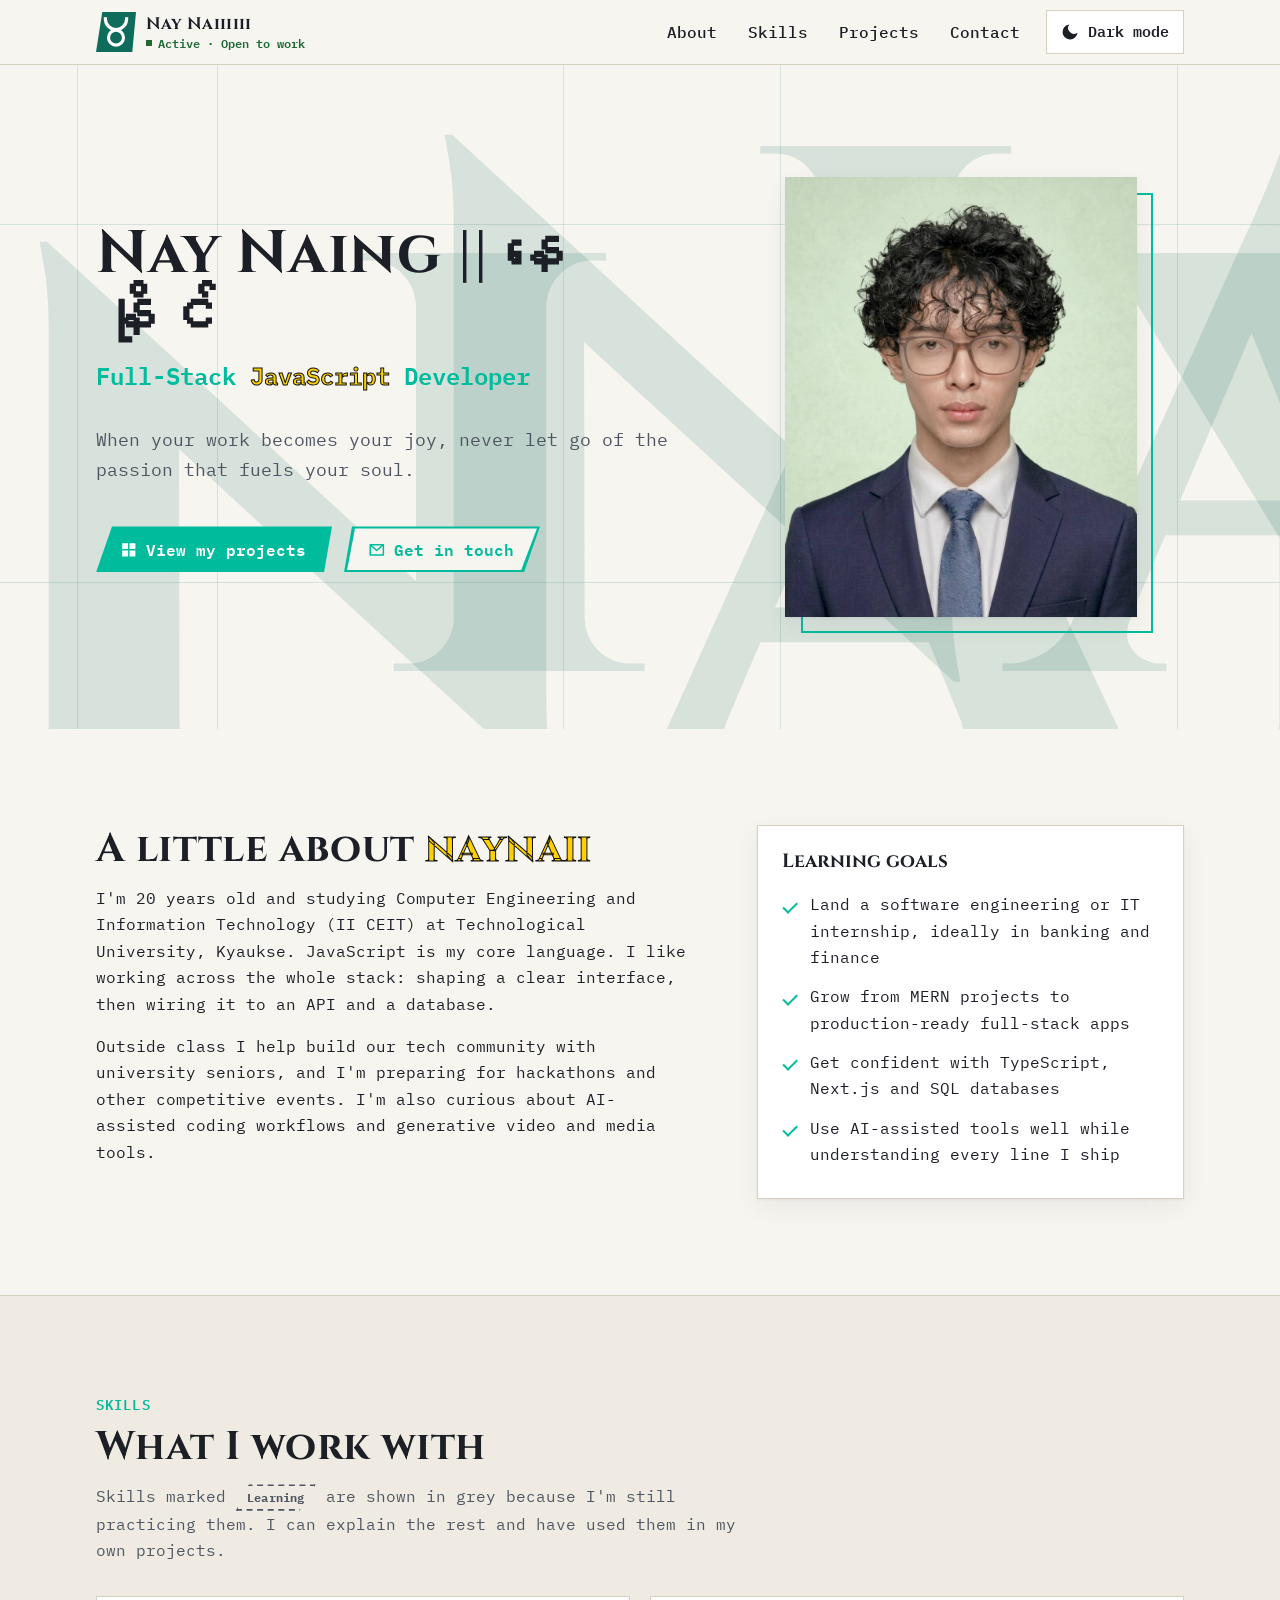
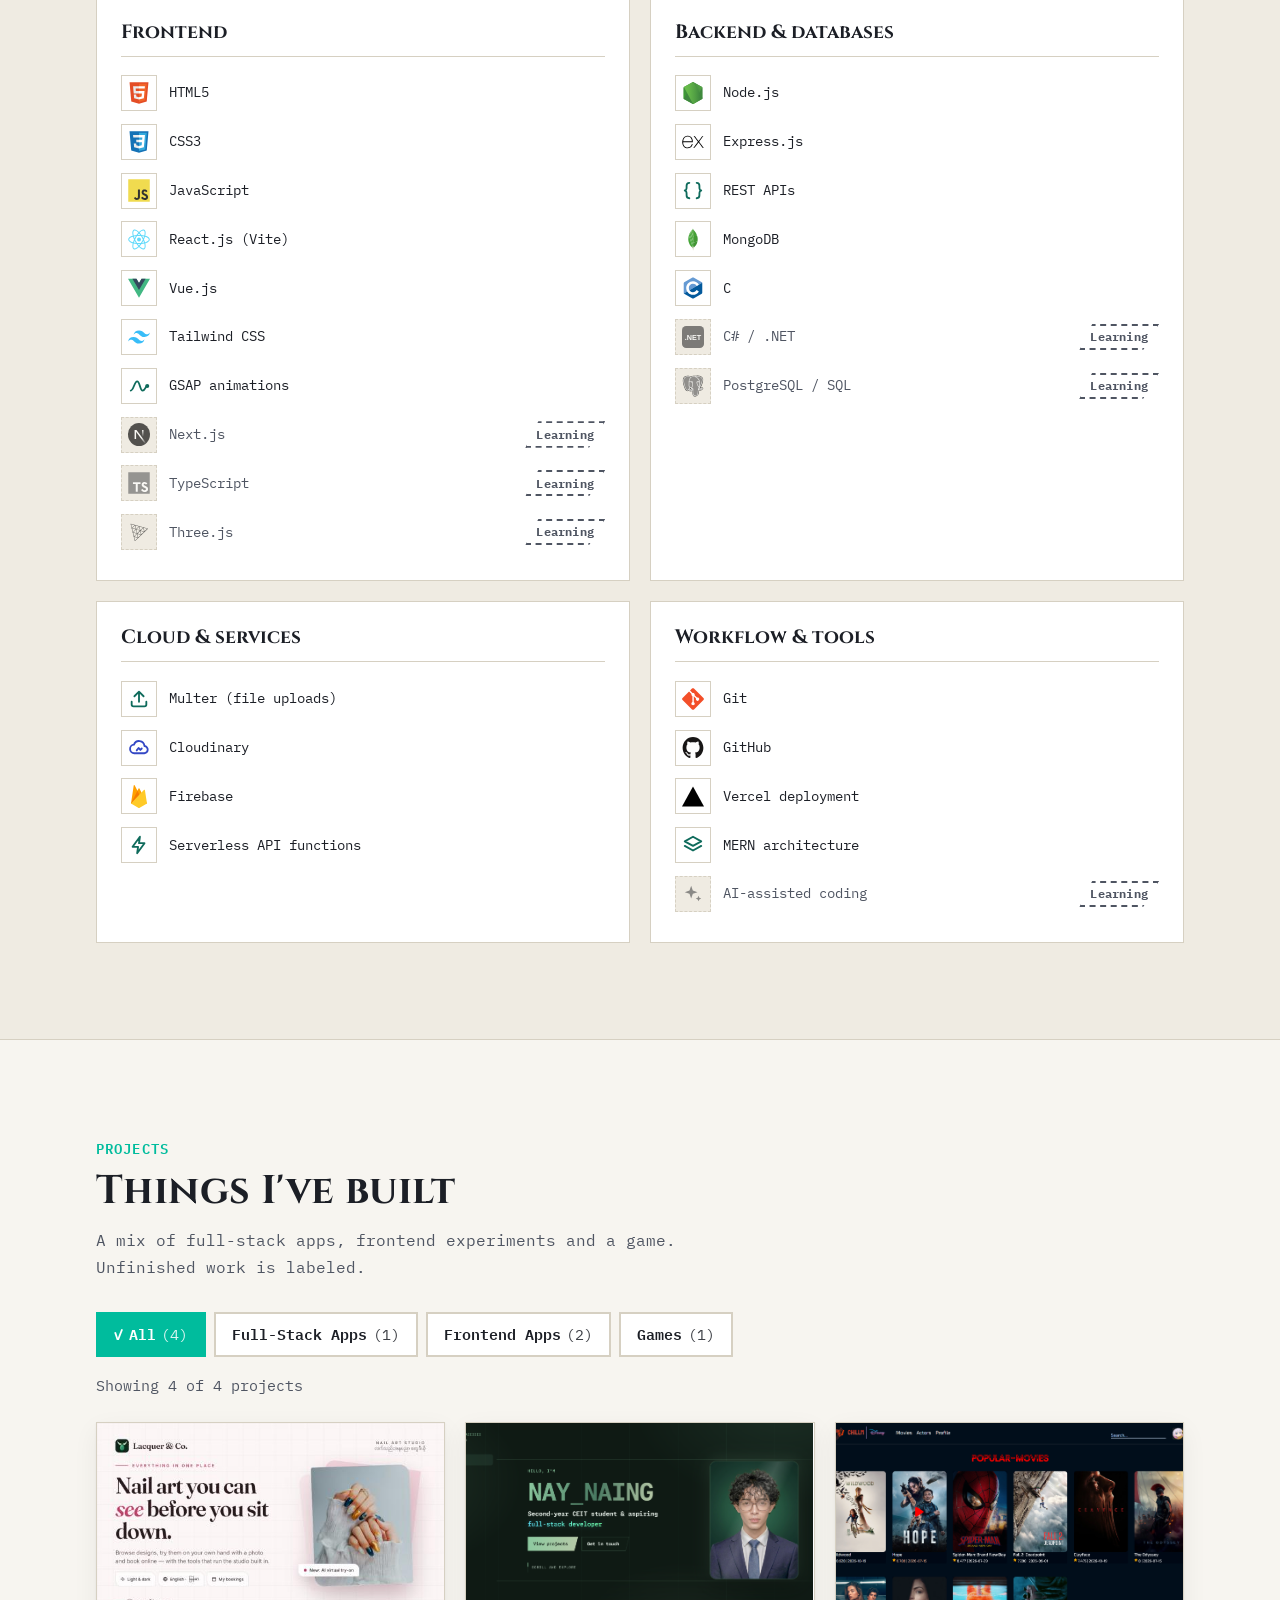
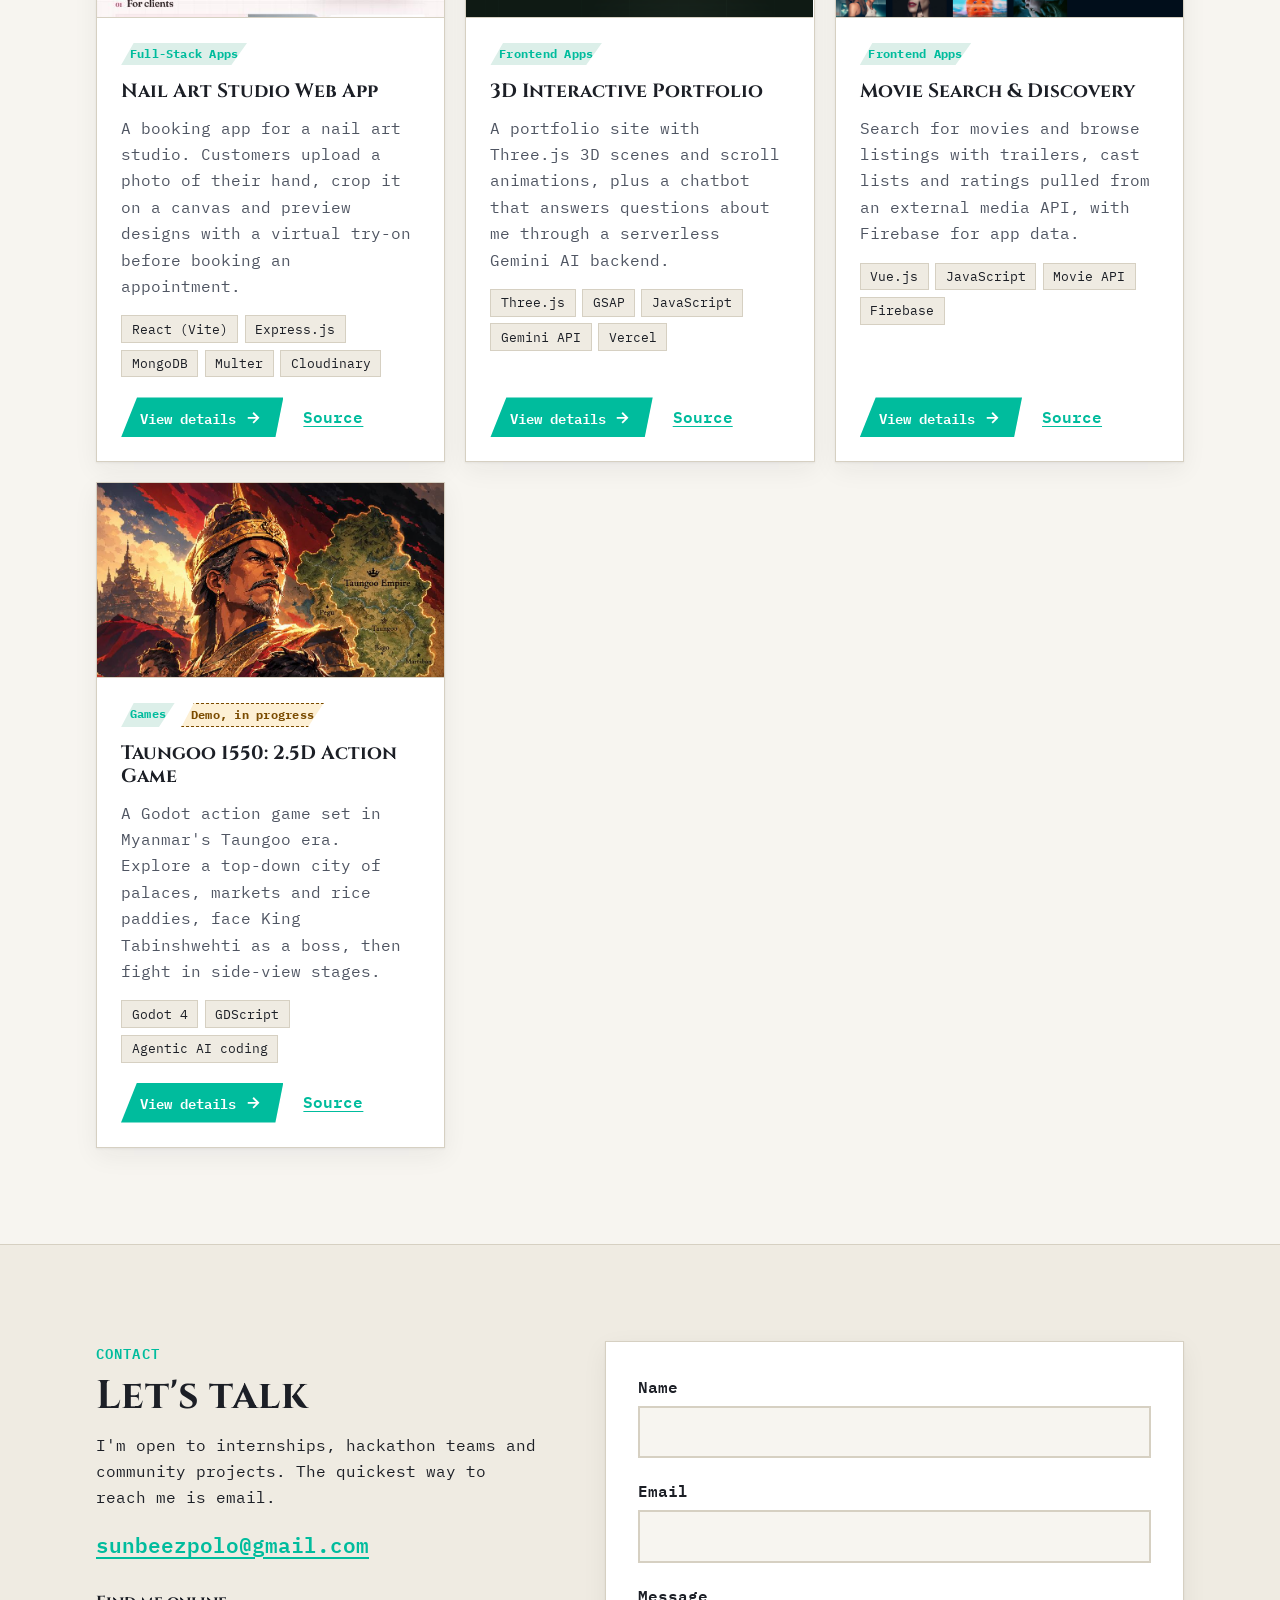
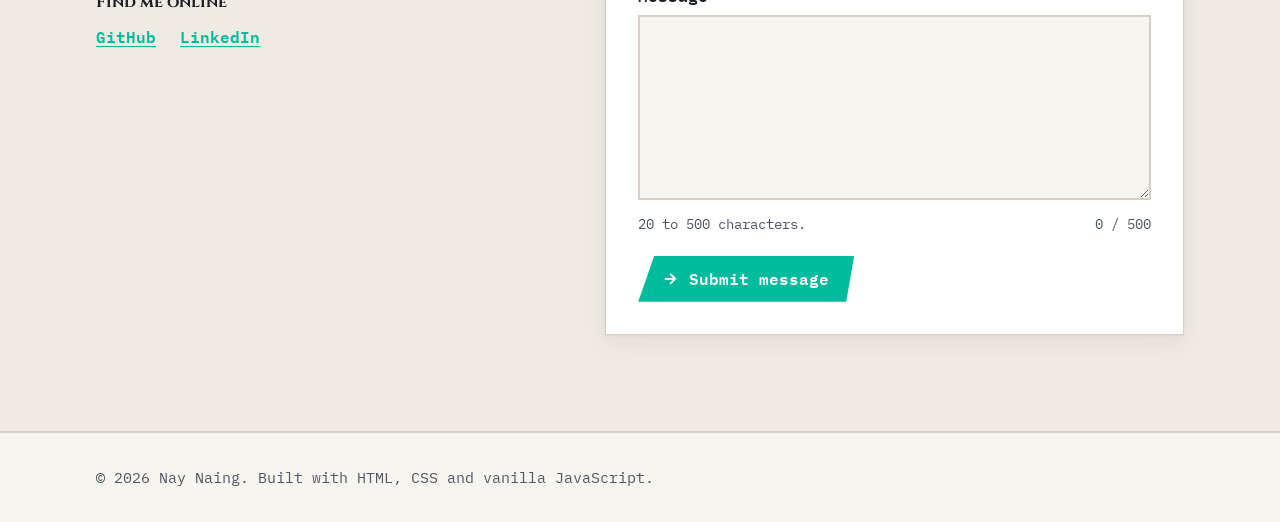
==== index.html @ 9841f4a8 "first commint pok" ====
<!DOCTYPE html>
<html lang="en" class="no-js" data-theme="light">
<head>
    <meta charset="UTF-8">
    <meta name="viewport" content="width=device-width, initial-scale=1.0">
    <title>Nay Naing | Full-Stack Developer in Training</title>
    <meta name="description" content="Portfolio of Nay Naing, a second-year Computer Engineering and IT student building full-stack web apps with JavaScript.">
    <link rel="icon" href="assets/favicon.svg" type="image/svg+xml">
    <link rel="preconnect" href="https://fonts.googleapis.com">
    <link rel="preconnect" href="https://fonts.gstatic.com" crossorigin>
    <link rel="stylesheet" href="https://fonts.googleapis.com/css2?family=Cinzel:wght@600;700;800&family=IBM+Plex+Mono:ital,wght@0,400;0,500;0,600;0,700;1,400&display=swap">
    <link rel="stylesheet" href="css/style.css">
    <link rel="expect" href="#site-footer" blocking="render">
    <script src="js/theme-init.js"></script>
    <script src="js/projects-data.js"></script>
    <script src="js/transitions.js"></script>
</head>
<body>
    <a class="skip-link" href="#main">Skip to main content</a>

    <header class="site-header">
        <div class="container header-inner">
            <a class="logo" href="#top">
                <img src="assets/favicon.svg" alt="" width="32" height="32">
                <span class="logo-text">
                    <span class="logo-name">Nay Naiiiiii</span>
                    <span class="logo-status">
                        <span class="status-dot" aria-hidden="true"></span>
                        <span>Active<span class="status-sep" aria-hidden="true"> · </span><span class="visually-hidden">, </span>Open to work</span>
                    </span>
                </span>
            </a>

            <nav class="site-nav" id="site-nav" aria-label="Main">
                <button class="menu-toggle" type="button" aria-expanded="false" aria-controls="nav-list">
                    <span class="menu-icon" aria-hidden="true"></span>
                    <span class="menu-toggle-text">Menu</span>
                </button>
                <ul class="nav-list" id="nav-list">
                    <li><a href="#about">About</a></li>
                    <li><a href="#skills">Skills</a></li>
                    <li><a href="#projects">Projects</a></li>
                    <li><a href="#contact">Contact</a></li>
                </ul>
            </nav>

            <button class="theme-toggle" type="button" aria-pressed="false">
                <svg class="icon-moon" viewBox="0 0 24 24" width="20" height="20" aria-hidden="true" focusable="false">
                    <path d="M21 12.8A9 9 0 1 1 11.2 3a7 7 0 0 0 9.8 9.8z" fill="currentColor"/>
                </svg>
                <svg class="icon-sun" viewBox="0 0 24 24" width="20" height="20" aria-hidden="true" focusable="false">
                    <circle cx="12" cy="12" r="4.5" fill="currentColor"/>
                    <g stroke="currentColor" stroke-width="2" stroke-linecap="round">
                        <path d="M12 2v2.5M12 19.5V22M2 12h2.5M19.5 12H22M4.9 4.9l1.8 1.8M17.3 17.3l1.8 1.8M4.9 19.1l1.8-1.8M17.3 6.7l1.8-1.8"/>
                    </g>
                </svg>
                <span class="theme-toggle-text">Dark mode</span>
            </button>
        </div>
    </header>

    <main id="main">
        <section class="hero" id="top" aria-labelledby="hero-title">
            <span class="hero-watermark" aria-hidden="true">NAY</span>
            <span class="hero-watermarkk" aria-hidden="true">NAY</span>
            <div class="container hero-inner">
                <div class="hero-text">
                    <h1 id="hero-title">Nay Naing || နေနိုင်</h1>
                    <p class="hero-role">Full-Stack <span class="yellow">JavaScript </span>Developer</p>
                    <p class="hero-lead">
                        When your work becomes your joy, never let go of the passion that fuels your soul.
                    </p>
                    <div class="hero-actions">
                        <a class="button button-primary" href="#projects">
                            <svg viewBox="0 0 24 24" aria-hidden="true" focusable="false" fill="currentColor">
                                <path d="M3 3h8v8H3zM13 3h8v8h-8zM3 13h8v8H3zM13 13h8v8h-8z"/>
                            </svg>
                            View my projects
                        </a>
                        <a class="button button-secondary" href="#contact">
                            <svg viewBox="0 0 24 24" aria-hidden="true" focusable="false" fill="none" stroke="currentColor" stroke-width="2" stroke-linejoin="round">
                                <path d="M3 5h18v14H3z"/><path d="m3 5 9 8 9-8"/>
                            </svg>
                            Get in touch
                        </a>
                    </div>
                </div>

                <div class="hero-photo">
                    <img class="photo-light" src="assets/nay-naing-light.jpg"
                         alt="Portrait of Nay Naing in a navy suit and blue tie, wearing glasses" width="896" height="1195">
                    <img class="photo-dark" src="assets/nay-naing-dark.jpg"
                         alt="Portrait of Nay Naing in a navy suit and blue tie, wearing glasses" width="896" height="1195">
                </div>
            </div>
        </section>

        <section class="section" id="about" aria-labelledby="about-title">
            <div class="container about-grid">
                <div>
                    <h2 id="about-title">A little about <span class="yellow"> naynaii</span></h2>
                    <p>
                        I'm 20 years old and studying Computer Engineering and Information Technology (II CEIT) at
                        Technological University, Kyaukse. JavaScript is my core language. I like working
                        across the whole stack: shaping a clear interface, then wiring it to an API and a database.
                    </p>
                    <p>
                        Outside class I help build our tech community with university seniors, and I'm
                        preparing for hackathons and other competitive events. I'm also curious about
                        AI-assisted coding workflows and generative video and media tools.
                    </p>
                </div>

                <div class="about-card">
                    <h3>Learning goals</h3>
                    <ul class="check-list">
                        <li>Land a software engineering or IT internship, ideally in banking and finance</li>
                        <li>Grow from MERN projects to production-ready full-stack apps</li>
                        <li>Get confident with TypeScript, Next.js and SQL databases</li>
                        <li>Use AI-assisted tools well while understanding every line I ship</li>
                    </ul>
                </div>
            </div>
        </section>

        <section class="section section-alt" id="skills" aria-labelledby="skills-title">
            <div class="container">
                <p class="eyebrow">Skills</p>
                <h2 id="skills-title">What I work with</h2>
                <p class="section-intro">
                    Skills marked <span class="badge badge-learning">Learning</span> are shown in grey because
                    I'm still practicing them. I can explain the rest and have used them in my own projects.
                </p>

                <div class="skills-grid">
                    <section class="skill-group">
                        <h3>Frontend</h3>
                        <ul class="skill-list">
                            <li class="skill"><span class="skill-icon"><img src="assets/icons/html5.svg" alt="" width="24" height="24"></span>HTML5</li>
                            <li class="skill"><span class="skill-icon"><img src="assets/icons/css3.svg" alt="" width="24" height="24"></span>CSS3</li>
                            <li class="skill"><span class="skill-icon"><img src="assets/icons/javascript.svg" alt="" width="24" height="24"></span>JavaScript</li>
                            <li class="skill"><span class="skill-icon"><img src="assets/icons/react.svg" alt="" width="24" height="24"></span>React.js (Vite)</li>
                            <li class="skill"><span class="skill-icon"><img src="assets/icons/vuejs.svg" alt="" width="24" height="24"></span>Vue.js</li>
                            <li class="skill"><span class="skill-icon"><img src="assets/icons/tailwindcss.svg" alt="" width="24" height="24"></span>Tailwind CSS</li>
                            <li class="skill"><span class="skill-icon"><img src="assets/icons/gsap.svg" alt="" width="24" height="24"></span>GSAP animations</li>
                            <li class="skill is-learning"><span class="skill-icon"><img src="assets/icons/nextjs.svg" alt="" width="24" height="24"></span>Next.js <span class="badge badge-learning">Learning</span></li>
                            <li class="skill is-learning"><span class="skill-icon"><img src="assets/icons/typescript.svg" alt="" width="24" height="24"></span>TypeScript <span class="badge badge-learning">Learning</span></li>
                            <li class="skill is-learning"><span class="skill-icon"><img src="assets/icons/threejs.svg" alt="" width="24" height="24"></span>Three.js <span class="badge badge-learning">Learning</span></li>
                        </ul>
                    </section>

                    <section class="skill-group">
                        <h3>Backend &amp; databases</h3>
                        <ul class="skill-list">
                            <li class="skill"><span class="skill-icon"><img src="assets/icons/nodejs.svg" alt="" width="24" height="24"></span>Node.js</li>
                            <li class="skill"><span class="skill-icon"><img src="assets/icons/express.svg" alt="" width="24" height="24"></span>Express.js</li>
                            <li class="skill"><span class="skill-icon"><img src="assets/icons/api.svg" alt="" width="24" height="24"></span>REST APIs</li>
                            <li class="skill"><span class="skill-icon"><img src="assets/icons/mongodb.svg" alt="" width="24" height="24"></span>MongoDB</li>
                            <li class="skill"><span class="skill-icon"><img src="assets/icons/c.svg" alt="" width="24" height="24"></span>C</li>
                            <li class="skill is-learning"><span class="skill-icon"><img src="assets/icons/dotnet.svg" alt="" width="24" height="24"></span>C# / .NET <span class="badge badge-learning">Learning</span></li>
                            <li class="skill is-learning"><span class="skill-icon"><img src="assets/icons/postgresql.svg" alt="" width="24" height="24"></span>PostgreSQL / SQL <span class="badge badge-learning">Learning</span></li>
                        </ul>
                    </section>

                    <section class="skill-group">
                        <h3>Cloud &amp; services</h3>
                        <ul class="skill-list">
                            <li class="skill"><span class="skill-icon"><img src="assets/icons/upload.svg" alt="" width="24" height="24"></span>Multer (file uploads)</li>
                            <li class="skill"><span class="skill-icon"><img src="assets/icons/cloud-image.svg" alt="" width="24" height="24"></span>Cloudinary</li>
                            <li class="skill"><span class="skill-icon"><img src="assets/icons/firebase.svg" alt="" width="24" height="24"></span>Firebase</li>
                            <li class="skill"><span class="skill-icon"><img src="assets/icons/serverless.svg" alt="" width="24" height="24"></span>Serverless API functions</li>
                        </ul>
                    </section>

                    <section class="skill-group">
                        <h3>Workflow &amp; tools</h3>
                        <ul class="skill-list">
                            <li class="skill"><span class="skill-icon"><img src="assets/icons/git.svg" alt="" width="24" height="24"></span>Git</li>
                            <li class="skill"><span class="skill-icon"><img src="assets/icons/github.svg" alt="" width="24" height="24"></span>GitHub</li>
                            <li class="skill"><span class="skill-icon"><img src="assets/icons/vercel.svg" alt="" width="24" height="24"></span>Vercel deployment</li>
                            <li class="skill"><span class="skill-icon"><img src="assets/icons/stack.svg" alt="" width="24" height="24"></span>MERN architecture</li>
                            <li class="skill is-learning"><span class="skill-icon"><img src="assets/icons/ai.svg" alt="" width="24" height="24"></span>AI-assisted coding <span class="badge badge-learning">Learning</span></li>
                        </ul>
                    </section>
                </div>
            </div>
        </section>
        <section class="section" id="projects" aria-labelledby="projects-title">
            <div class="container">
                <p class="eyebrow">Projects</p>
                <h2 id="projects-title">Things I've built</h2>
                <p class="section-intro">A mix of full-stack apps, frontend experiments and a game. Unfinished work is labeled.</p>

                <div class="filter-bar" id="project-filters" role="group" aria-label="Filter projects by category"></div>
                <p class="result-count" id="project-count" role="status" aria-live="polite"></p>

                <div class="project-grid" id="project-grid">
                    <noscript><p>Turn on JavaScript to see my project cards.</p></noscript>
                </div>
            </div>
        </section>

        <section class="section section-alt" id="contact" aria-labelledby="contact-title">
            <div class="container contact-grid">
                <div class="contact-info">
                    <p class="eyebrow">Contact</p>
                    <h2 id="contact-title">Let's talk</h2>
                    <p>
                        I'm open to internships, hackathon teams and community projects.
                        The quickest way to reach me is email.
                    </p>
                    <address>
                        <a class="email-link" href="mailto:sunbeezpolo@gmail.com">sunbeezpolo@gmail.com</a>
                    </address>

                    <h3 class="profiles-title">Find me online</h3>
                    <ul class="profile-links">
                        <li><a href="https://github.com/nay-naing-dev">GitHub</a></li>

                        <li><a href="https://www.linkedin.com/in/nay-naing-95055339a">LinkedIn</a></li>
                    </ul>
                </div>

                <form class="contact-form" id="contact-form" aria-label="Contact form" novalidate>

                    <div class="form-field">
                        <label for="name">Name</label>
                        <input id="name" name="name" type="text" autocomplete="name" required minlength="2" aria-describedby="name-error">
                        <p class="field-error" id="name-error"></p>
                    </div>

                    <div class="form-field">
                        <label for="email">Email</label>
                        <input id="email" name="email" type="email" autocomplete="email" required aria-describedby="email-error">
                        <p class="field-error" id="email-error"></p>
                    </div>

                    <div class="form-field">
                        <label for="message">Message</label>
                        <textarea id="message" name="message" rows="6" required aria-describedby="message-hint message-count message-error"></textarea>
                        <div class="field-meta">
                            <p class="field-hint" id="message-hint">20 to 500 characters.</p>
                            <p class="char-count" id="message-count">0 / 500</p>
                        </div>
                        <p class="field-error" id="message-error"></p>
                    </div>

                    <button class="button button-primary" type="submit">
                        <svg viewBox="0 0 24 24" aria-hidden="true" focusable="false" fill="none" stroke="currentColor" stroke-width="2.5" stroke-linecap="square">
                            <path d="M5 12h12M12 6l6 6-6 6"/>
                        </svg>
                        Submit message
                    </button>
                    <p class="form-status" id="form-status" role="status" aria-live="polite"></p>
                </form>
            </div>
        </section>
    </main>

    <script src="js/site.js"></script>
    <script src="js/main.js"></script>

    <footer class="site-footer" id="site-footer">
        <div class="container footer-inner">
            <p>&copy; 2026 Nay Naing. Built with HTML, CSS and vanilla JavaScript.</p>
        </div>
    </footer>
</body>
</html>
---- css/style.css ----
:root,
[data-theme="light"] {
    color-scheme: light;
    --bg: #f7f5f0;
    --surface: #ffffff;
    --surface-alt: #efebe2;
    --text: #1c1f26;
    --text-muted: #4f5562;
    --border: #d6d0c2;
    --accent: #00bc9d;
    --accent-hover: #0b5448;
    --on-accent: #ffffff;
    --accent-soft: #dcefe9;
    --learning-bg: #fdf0d5;
    --learning-text: #7a4b00;
    --error: #b3261e;
    --error-bg: #fdecea;
    --success: #1d6a35;
    --success-bg: #e2f3e6;
    --focus: #c2410c;
    --shadow: 0 1px 2px rgb(28 31 38 / 0.06), 0 8px 24px rgb(28 31 38 / 0.06);
    --grid-line: rgb(15 107 92 / 0.14);
}

[data-theme="dark"] {
    color-scheme: dark;
    --bg: #11141a;
    --surface: #191d25;
    --surface-alt: #151920;
    --text: #e9ecf1;
    --text-muted: #a9b0bd;
    --border: #2f3542;
    --accent: #47ac75;
    --accent-hover: #86e29e;
    --on-accent: #0b1714;
    --accent-soft: #173a34;
    --learning-bg: #3a2c10;
    --learning-text: #ffd27a;
    --error: #ff8f86;
    --error-bg: #3b1b1a;
    --success: #86e3a1;
    --success-bg: #15301f;
    --focus: #ffb86b;
    --shadow: 0 1px 2px rgb(0 0 0 / 0.3), 0 8px 24px rgb(0 0 0 / 0.25);
    --grid-line: rgb(95 212 189 / 0.1);
}

:root {
    --font-body: "IBM Plex Mono", Consolas, "Courier New", monospace;
    --font-display: "Cinzel", Georgia, "Times New Roman", serif;
    --radius: 0;
    --radius-small: 0;
    --header-height: 64px;
    --space-section: clamp(56px, 8vw, 96px);
}

*,
*::before,
*::after {
    box-sizing: border-box;
}

html {
    scroll-behavior: smooth;
    scroll-padding-top: calc(var(--header-height) + 16px);
}

@media (prefers-reduced-motion: reduce) {
    html {
        scroll-behavior: auto;
    }
}

body {
    margin: 0;
    background: var(--bg);
    color: var(--text);
    font-family: var(--font-body);
    font-size: 16px;
    line-height: 1.65;
    overflow-wrap: break-word;
}

img,
svg {
    display: block;
    max-width: 100%;
    height: auto;
}

h1,
h2,
h3 {
    font-family: var(--font-display);
    font-weight: 700;
    line-height: 1.2;
    margin: 0 0 12px;
}

h2 {
    font-size: clamp(28px, 4vw, 40px);
    letter-spacing: 0.01em;
}

h3 {
    font-size: 19.2px;
}

p {
    margin: 0 0 16px;
}

a {
    color: var(--accent);
    text-underline-offset: 0.2em;
}

a:hover {
    color: var(--accent-hover);
}

:focus-visible {
    outline: 3px solid var(--focus);
    outline-offset: 3px;
    border-radius: 0;
}

.container {
    width: 100%;
    max-width: 1152px;
    margin-inline: auto;
    padding-inline: 16px;
}

@media (min-width: 768px) {
    .container {
        padding-inline: 32px;
    }
}

.visually-hidden {
    position: absolute;
    width: 1px;
    height: 1px;
    padding: 0;
    margin: -1px;
    overflow: hidden;
    clip: rect(0 0 0 0);
    white-space: nowrap;
    border: 0;
}

.skip-link {
    position: absolute;
    top: -100px;
    left: 16px;
    z-index: 100;
    padding: 9.6px 16px;
    background: var(--accent);
    color: var(--on-accent);
    font-weight: 600;
    border-radius: var(--radius-small);
}

.skip-link:focus {
    top: 12px;
    color: var(--on-accent);
}

.eyebrow {
    margin-bottom: 8px;
    color: var(--accent);
    font-size: 14px;
    font-weight: 600;
    letter-spacing: 0.08em;
    text-transform: uppercase;
}

.section {
    padding-block: var(--space-section);
}

.section-alt {
    background: var(--surface-alt);
    border-block: 1px solid var(--border);
}

.section-intro {
    max-width: 640px;
    color: var(--text-muted);
    margin-bottom: 32px;
}

.button {
    --button-shape: polygon(16px 0, 100% 0, calc(100% - 8px) 100%, 0 100%);
    --button-shapee: polygon(-16px 0, 100% 0, calc(100% - 8px) 100%, 0 100%);
    --button-fill: var(--accent);
    --button-fill: var(--accent);
    --button-inner: var(--accent);
    position: relative;
    isolation: isolate;
    display: inline-flex;
    align-items: center;
    justify-content: center;
    gap: 8.8px;
    min-height: 46px;
    padding: 10.4px 25.6px 10.4px 24px;
    border: 0;
    background: transparent;
    color: var(--on-accent);
    font: inherit;
    font-weight: 600;
    line-height: 1.2;
    text-decoration: none;
    cursor: pointer;
}

.button::before,
.button::after {
    content: "";
    position: absolute;
    z-index: -1;
    clip-path: var(--button-shape);
    transition: background-color 0.15s;
}

.button::before {
    inset: 0;
    background: var(--button-fill);
}

.button::after {
    inset: 2px 3px;
    background: var(--button-inner);
}

.button svg {
    flex-shrink: 0;
    width: 17.6px;
    height: 17.6px;
}

.button-primary:hover {
    --button-fill: var(--accent-hover);
    --button-inner: var(--accent-hover);
    color: var(--on-accent);
}

.button-secondary {
    --button-inner: var(--bg);
    color: var(--accent);
    --button-shape: polygon(8px 0, 100% 0, calc(100% - 16px) 100%, 0 100%);
}

.button-secondary:hover {
    --button-inner: var(--accent-soft);
    color: var(--accent);
}

.section-alt .button-secondary,
.contact-form .button-secondary {
    --button-inner: var(--surface);
}

.badge {
    display: inline-block;
    padding: 1.6px 8.8px;
    border-radius: 0;
    font-size: 12px;
    font-weight: 700;
    letter-spacing: 0.02em;
    line-height: 1.6;
    vertical-align: middle;
    white-space: nowrap;
    clip-path: polygon(12.8px 0, 100% 0, calc(100% - 16px) 100%, 0 100%);
}
.yellow{
    color: #ffd000;
    -webkit-text-stroke: 1px #141312;
}

.badge-learning {
    background: transparent;
    color: var(--text-muted);
    border: 2px dashed var(--text-muted);
}

.badge-category {
    background: var(--accent-soft);
    color: var(--accent);
}

.badge-status {
    border: 1px dashed var(--learning-text);
    background: var(--learning-bg);
    color: var(--learning-text);
}

.site-header {
    position: sticky;
    top: 0;
    z-index: 50;
    background: var(--bg);
    border-bottom: 1px solid var(--border);
}

.header-inner {
    position: relative;
    display: flex;
    align-items: center;
    gap: 12px;
    min-height: var(--header-height);
}

.logo {
    display: inline-flex;
    align-items: center;
    gap: 9.6px;
    margin-right: auto;
    color: var(--text);
    font-weight: 700;
    font-size: 17.6px;
    text-decoration: none;
}

.logo:hover {
    color: var(--text);
}

.logo img {
    flex-shrink: 0;
    width: 40px;
    height: 40px;
}

.menu-toggle,
.theme-toggle {
    flex-shrink: 0;
}

@media (max-width: 400px) {
    .header-inner {
        gap: 8px;
    }

    .menu-toggle-text {
        position: absolute;
        width: 1px;
        height: 1px;
        overflow: hidden;
        clip: rect(0 0 0 0);
        white-space: nowrap;
    }
}

.logo-text {
    display: flex;
    flex-direction: column;
    line-height: 1.2;
}

.logo-name {
    font-family: var(--font-display);
    font-size: 16.8px;
    letter-spacing: 0.02em;
}

.logo-status {
    display: inline-flex;
    align-items: center;
    gap: 6.4px;
    margin-top: 2.4px;
    color: var(--success);
    font-size: 12px;
    font-weight: 600;
    white-space: nowrap;
}

.logo-status .status-dot {
    width: 6.4px;
    height: 6.4px;
}

.nav-list {
    display: flex;
    gap: 4px;
    margin: 0;
    padding: 0;
    list-style: none;
}

.nav-list a {
    display: block;
    padding: 8px 13.6px;
    border-radius: var(--radius-small);
    color: var(--text);
    font-weight: 500;
    text-decoration: none;
}

.nav-list a:hover {
    background: var(--accent-soft);
    color: var(--accent);
}

.menu-toggle,
.theme-toggle {
    display: inline-flex;
    align-items: center;
    gap: 8px;
    min-height: 44px;
    padding: 8px 13.6px;
    border: 1px solid var(--border);
    border-radius: 0;
    background: var(--surface);
    color: var(--text);
    font: inherit;
    font-size: 15.2px;
    font-weight: 600;
    cursor: pointer;
}

.menu-toggle:hover,
.theme-toggle:hover {
    border-color: var(--accent);
}

.theme-toggle[aria-pressed="true"] {
    background: var(--accent-soft);
    border-color: var(--accent);
}

.theme-toggle .icon-sun,
[data-theme="dark"] .theme-toggle .icon-moon {
    display: none;
}

[data-theme="dark"] .theme-toggle .icon-sun {
    display: block;
}

.menu-toggle {
    display: none;
}

.menu-icon,
.menu-icon::before,
.menu-icon::after {
    display: block;
    width: 17.6px;
    height: 2px;
    background: currentColor;
    border-radius: 2px;
    transition: transform 0.2s;
}

.menu-icon {
    position: relative;
}

.menu-icon::before,
.menu-icon::after {
    content: "";
    position: absolute;
    left: 0;
}

.menu-icon::before {
    top: -6px;
}

.menu-icon::after {
    top: 6px;
}

.menu-toggle[aria-expanded="true"] .menu-icon {
    background: transparent;
}

.menu-toggle[aria-expanded="true"] .menu-icon::before {
    transform: translateY(6px) rotate(45deg);
}

.menu-toggle[aria-expanded="true"] .menu-icon::after {
    transform: translateY(-6px) rotate(-45deg);
}

@media (prefers-reduced-motion: reduce) {
    .menu-icon,
    .menu-icon::before,
    .menu-icon::after {
        transition: none;
    }
}

@media (max-width: 767.98px) {
    .site-nav {
        order: 2;
    }

    .menu-toggle {
        display: inline-flex;
    }

    .theme-toggle-text {
        position: absolute;
        width: 1px;
        height: 1px;
        overflow: hidden;
        clip: rect(0 0 0 0);
        white-space: nowrap;
    }

    .nav-list {
        display: none;
    }

    .site-nav.is-open .nav-list,
    .no-js .nav-list {
        position: absolute;
        top: 100%;
        left: 0;
        right: 0;
        display: flex;
        flex-direction: column;
        gap: 0;
        padding: 8px 16px 16px;
        background: var(--bg);
        border-bottom: 1px solid var(--border);
        box-shadow: var(--shadow);
    }

    .nav-list a {
        padding: 13.6px 12px;
        border-bottom: 1px solid var(--border);
        border-radius: 0;
    }

    .no-js .menu-toggle {
        display: none;
    }

    .no-js .nav-list {
        position: static;
        box-shadow: none;
        border: 0;
    }

    .no-js .header-inner {
        flex-wrap: wrap;
    }

    .no-js .site-nav {
        width: 100%;
    }
}

.hero {
    position: relative;
    isolation: isolate;
    overflow: clip;
    padding-block: clamp(48px, 10vw, 112px);
}

.hero::before {
    --line: linear-gradient(var(--grid-line), var(--grid-line));
    content: "";
    position: absolute;
    inset: 0;
    z-index: -2;
    pointer-events: none;
    background-image:
        var(--line), var(--line), var(--line), var(--line), var(--line),
        var(--line), var(--line);
    background-repeat: no-repeat;
    background-size:
        1px 100%, 1px 100%, 1px 100%, 1px 100%, 1px 100%,
        100% 1px, 100% 1px;
    background-position:
        6% 0, 17% 0, 44% 0, 61% 0, 92% 0,
        0 24%, 0 78%;
}

.hero-watermarkk {
    position: absolute;
    z-index: -1;
    left: 0.5em;
    top: 4.8px;
    font-size: 750px;
    font-family: var(--font-display);
    font-weight: 800;
    line-height: 1;
    letter-spacing: 0;
    background: linear-gradient(100deg, #006857 0%, #00674d 55%, #006035 100%);
    -webkit-background-clip: text;
    background-clip: text;
    color: transparent;
    opacity: 0.13;
    pointer-events: none;
    user-select: none;
    white-space: nowrap;
}
.hero-watermark {
    position: absolute;
    z-index: -1;
    left: -0.04em;
    font-size: 750px;
    font-family: var(--font-display);
    font-weight: 800;
    line-height: 1;
    letter-spacing: 0;
    background: linear-gradient(100deg, #006857 0%, #00674d 55%, #006035 100%);
    -webkit-background-clip: text;
    background-clip: text;
    color: transparent;
    opacity: 0.13;
    pointer-events: none;
    user-select: none;
    white-space: nowrap;
}
[data-theme="dark"] .hero-watermark {
    opacity: 0.16;
}

.hero-watermark {
    animation: watermark-from-left 1.4s cubic-bezier(0.16, 1, 0.3, 1) both;
}

.hero-watermarkk {
    animation: watermark-from-right 1.4s cubic-bezier(0.16, 1, 0.3, 1) 0.15s both;
}

@keyframes watermark-from-left {
    from {
        transform: translateX(-100%);
    }
}

@keyframes watermark-from-right {
    from {
        transform: translateX(100vw);
    }
}

@media (max-width: 959.84px) {
    .hero-watermark {
        top: 8px;
        bottom: auto;
    }
}

.hero-inner {
    display: grid;
    gap: 40px;
    align-items: center;
}

@media (min-width: 960px) {
    .hero-inner {
        grid-template-columns: 1.3fr 1fr;
        gap: 64px;
    }
}

.hero h1 {
    margin-bottom: 8px;
    font-size: 60px;
    letter-spacing: 0.01em;
    line-height: 1.05;
}

.hero-role {
    margin-bottom: 20px;
    color: var(--accent);
    font-size: clamp(18.4px, 3vw, 24px);
    font-weight: 600;
    text-wrap: balance;
}

.status-dot {
    position: relative;
    width: 8px;
    height: 8px;
    background: currentColor;
}

.status-dot::after {
    content: "";
    position: absolute;
    inset: 0;
    border: 2px solid currentColor;
    animation: status-pulse 1.8s ease-out infinite;
}

@keyframes status-pulse {
    from {
        transform: scale(1);
        opacity: 0.8;
    }
    to {
        transform: scale(2.6);
        opacity: 0;
    }
}

@media (prefers-reduced-motion: reduce) {
    .status-dot::after {
        animation: none;
        display: none;
    }
}

.hero-lead {
    padding-top: 10px;
    padding-bottom: 10px;
    max-width: 576px;
    color: var(--text-muted);
    font-size: 18px;
}

.hero-actions {
    display: flex;
    flex-wrap: wrap;
    gap: 12px;
    margin-top: 32px;
}

.hero-photo {
    position: relative;
    width: min(calc(100% - 16px), 272px);
    margin-inline: auto;
}

@media (max-width: 959.84px) {
    .hero-photo {
        order: -1;
    }
}

@media (min-width: 960px) {
    .hero-photo {
        width: min(calc(100% - 16px), 352px);
    }
}

.hero-photo::before {
    content: "";
    position: absolute;
    inset: 16px -16px -16px 16px;
    border: 2px solid var(--accent);
    border-radius: var(--radius);
}

.hero-photo img {
    position: relative;
    width: 100%;
    aspect-ratio: 4 / 5;
    object-fit: cover;
    object-position: center top;
    border-radius: var(--radius);
    box-shadow: var(--shadow);
}

.photo-dark,
[data-theme="dark"] .photo-light {
    display: none;
}

[data-theme="dark"] .photo-dark {
    display: block;
}

.about-grid {
    display: grid;
    gap: 32px;
}

.about-grid p {
    max-width: 640px;
}

@media (min-width: 960px) {
    .about-grid {
        grid-template-columns: 1.4fr 1fr;
        gap: 64px;
        align-items: start;
    }
}

.about-card {
    padding: 24px;
    background: var(--surface);
    border: 1px solid var(--border);
    border-radius: var(--radius);
    box-shadow: var(--shadow);
}

.check-list {
    margin: 0;
    padding: 0;
    list-style: none;
}

.check-list li {
    position: relative;
    padding: 6.4px 0 6.4px 28px;
}

.check-list li::before {
    content: "";
    position: absolute;
    left: 4px;
    top: 13.6px;
    width: 8px;
    height: 14.4px;
    border: solid var(--accent);
    border-width: 0 2px 2px 0;
    transform: rotate(45deg);
}

.skills-grid {
    display: grid;
    grid-template-columns: repeat(auto-fit, minmax(min(100%, 368px), 1fr));
    gap: 20px;
}

.skill-group {
    padding: 24px;
    background: var(--surface);
    border: 1px solid var(--border);
    border-radius: var(--radius);
}

.skill-group h3 {
    padding-bottom: 12px;
    border-bottom: 1px solid var(--border);
}

.skill-list {
    margin: 0;
    padding: 0;
    list-style: none;
    font-size: 14px;
}

.skill {
    display: flex;
    align-items: center;
    gap: 5.6px 12px;
    padding: 6.4px 0;
}

.skill-icon {
    display: grid;
    place-items: center;
    flex-shrink: 0;
    width: 36px;
    height: 36px;
    background: #ffffff;
    border: 1px solid var(--border);
    border-radius: var(--radius-small);
}

.skill-icon img {
    width: 22.4px;
    height: 22.4px;
}

.skill .badge {
    margin-left: auto;
    flex-shrink: 0;
}

.skill.is-learning {
    color: var(--text-muted);
}

.skill.is-learning .skill-icon {
    background: var(--surface-alt);
    border-style: dashed;
}

.skill.is-learning .skill-icon img {
    filter: grayscale(1);
    opacity: 0.65;
}

.filter-bar {
    display: flex;
    flex-wrap: wrap;
    gap: 8px;
    margin-bottom: 16px;
}

.filter-button {
    display: inline-flex;
    align-items: center;
    gap: 5.6px;
    min-height: 44px;
    padding: 8px 16px;
    border: 2px solid var(--border);
    border-radius: 0;
    background: var(--surface);
    color: var(--text);
    font: inherit;
    font-size: 15.2px;
    font-weight: 600;
    cursor: pointer;
}

.filter-button:hover {
    border-color: var(--accent);
}

.filter-button[aria-pressed="true"] {
    background: var(--accent);
    border-color: var(--accent);
    color: var(--on-accent);
}

.filter-button[aria-pressed="true"]::before {
    content: "\2713";
}

.filter-total {
    font-weight: 400;
    opacity: 0.85;
}

.result-count {
    margin-bottom: 24px;
    color: var(--text-muted);
    font-size: 15.2px;
}

.project-grid {
    display: grid;
    grid-template-columns: repeat(auto-fill, minmax(min(100%, 304px), 1fr));
    gap: 20px;
}

.project-card {
    display: flex;
    flex-direction: column;
    overflow: hidden;
    background: var(--surface);
    border: 1px solid var(--border);
    border-radius: var(--radius);
    box-shadow: var(--shadow);
    transition: transform 0.35s cubic-bezier(0.22, 1, 0.36, 1), border-color 0.2s;
}

.project-card:hover,
.project-card:focus-within {
    transform: translateY(-4px);
    border-color: var(--accent);
}

.card-body {
    display: flex;
    flex: 1;
    flex-direction: column;
    padding: 24px;
}

.card-meta {
    display: flex;
    flex-wrap: wrap;
    gap: 6.4px;
    margin-bottom: 14.4px;
}

.card-title {
    font-size: 19.2px;
}

.card-description {
    color: var(--text-muted);
}

.tech-list {
    display: flex;
    flex-wrap: wrap;
    gap: 6.4px;
    margin: 0 0 20px;
    padding: 0;
    list-style: none;
}

.tech-list li {
    padding: 2.4px 9.6px;
    background: var(--surface-alt);
    border: 1px solid var(--border);
    border-radius: var(--radius-small);
    font-size: 12.8px;
}

.card-actions {
    display: flex;
    flex-wrap: wrap;
    align-items: center;
    gap: 12px 20px;
    margin-top: auto;
}

.card-details {
    min-height: 40px;
    padding: 8px 20.8px 8px 19.2px;
    font-size: 14.4px;
}

.card-link {
    font-weight: 600;
}

.arrow-icon {
    transition: transform 0.2s;
}

.button:hover .arrow-icon {
    transform: translateX(3px);
}

.back-link:hover .arrow-icon {
    transform: translateX(-3px);
}

.project-cover {
    --cover-hue: 170;
    position: relative;
    isolation: isolate;
    display: grid;
    place-items: center;
    overflow: hidden;
    container-type: inline-size;
    aspect-ratio: 16 / 9;
    background:
        radial-gradient(120% 90% at 85% 0%, hsl(var(--cover-hue) 70% 45% / 0.55), transparent 60%),
        linear-gradient(135deg, hsl(var(--cover-hue) 45% 17%), hsl(calc(var(--cover-hue) + 35) 50% 8%));
    view-transition-class: project-cover;
}

.project-cover::before {
    --line: linear-gradient(hsl(var(--cover-hue) 80% 85% / 0.12), hsl(var(--cover-hue) 80% 85% / 0.12));
    content: "";
    position: absolute;
    inset: 0;
    z-index: -1;
    background-image: var(--line), var(--line), var(--line), var(--line), var(--line);
    background-repeat: no-repeat;
    background-size: 1px 100%, 1px 100%, 1px 100%, 100% 1px, 100% 1px;
    background-position: 12% 0, 58% 0, 88% 0, 0 30%, 0 76%;
}

.cover-label {
    font-family: var(--font-display);
    font-size: 22cqi;
    font-weight: 800;
    line-height: 1;
    letter-spacing: 0.04em;
    background: linear-gradient(160deg, hsl(var(--cover-hue) 90% 88%), hsl(var(--cover-hue) 70% 60%));
    -webkit-background-clip: text;
    background-clip: text;
    color: transparent;
    transition: transform 0.5s cubic-bezier(0.22, 1, 0.36, 1);
}

.cover-image {
    position: absolute;
    inset: 0;
    width: 100%;
    height: 100%;
    object-fit: cover;
}

.card-cover {
    border-bottom: 1px solid var(--border);
}

.project-card:hover .cover-label {
    transform: scale(1.06);
}

@media (prefers-reduced-motion: reduce) {
    .project-card,
    .cover-label,
    .arrow-icon {
        transition: none;
    }

    .project-card:hover,
    .project-card:focus-within,
    .project-card:hover .cover-label {
        transform: none;
    }
}

.project-detail {
    display: grid;
    align-items: center;
    gap: 40px;
    min-height: calc(100vh - var(--header-height));
    min-height: calc(100svh - var(--header-height));
    padding-block: 40px;
}

@media (min-width: 960px) {
    .project-detail {
        grid-template-columns: minmax(0, 1.1fr) minmax(0, 1fr);
        gap: 64px;
    }
}

.back-link {
    display: inline-flex;
    align-items: center;
    gap: 8px;
    margin-bottom: 24px;
    font-weight: 600;
    text-decoration: none;
}

.back-link .arrow-icon {
    width: 17.6px;
    height: 17.6px;
}

.detail-title {
    font-size: clamp(32px, 4.5vw, 52px);
    line-height: 1.1;
    margin-bottom: 16px;
    text-wrap: balance;
}

.detail-lead,
.detail-overview p {
    max-width: 608px;
    color: var(--text-muted);
}

.detail-features {
    margin-bottom: 20px;
    font-size: 15.2px;
}

.detail-actions {
    display: flex;
    flex-wrap: wrap;
    gap: 12px;
}

.detail-media {
    display: grid;
    justify-items: center;
    gap: 36px;
    margin-right: 16px;
}

.detail-cover {
    aspect-ratio: 4 / 3;
    width: 100%;
    box-shadow: 16px 16px 0 -2px var(--bg), 16px 16px 0 0 var(--accent);
}

.detail-cover:has(.cover-image) {
    display: block;
    width: auto;
    aspect-ratio: auto;
    container-type: normal;
}

.detail-cover .cover-image {
    position: static;
    display: block;
    width: auto;
    max-width: 100%;
    height: auto;
    max-height: calc(100svh - var(--header-height) - 200px);
}

.card-cover .cover-image {
    object-position: top center;
}

.detail-gallery {
    display: flex;
    flex-wrap: wrap;
    justify-content: center;
    gap: 12px;
}

.gallery-thumb {
    width: 96px;
    aspect-ratio: 16 / 10;
    padding: 0;
    overflow: hidden;
    background: var(--surface);
    border: 2px solid var(--border);
    cursor: pointer;
    opacity: 0.6;
    transition: opacity 0.2s, transform 0.2s;
}

.gallery-thumb img {
    width: 100%;
    height: 100%;
    object-fit: cover;
    object-position: top center;
}

.gallery-thumb:hover {
    opacity: 1;
    transform: translateY(-2px);
}

.gallery-thumb[aria-pressed="true"] {
    opacity: 1;
    border-color: var(--accent);
}

@media (max-width: 959.84px) {
    .detail-media {
        order: -1;
    }
}

.reveal {
    animation: reveal-up 0.8s cubic-bezier(0.16, 1, 0.3, 1) both;
    animation-delay: calc(0.15s + var(--reveal-order, 0) * 0.07s);
}

.detail-media.reveal {
    animation-name: reveal-from-right;
    animation-duration: 1s;
}

.is-morphing .detail-media.reveal {
    animation: none;
}

@keyframes reveal-up {
    from {
        opacity: 0;
        transform: translateY(40px);
    }
}

@keyframes reveal-from-right {
    from {
        opacity: 0;
        transform: translateX(80px);
    }
}

@view-transition {
    navigation: auto;
}

.site-header {
    view-transition-name: site-header;
}

::view-transition-group(*) {
    animation-duration: 0.7s;
    animation-timing-function: cubic-bezier(0.16, 1, 0.3, 1);
}

::view-transition-old(root),
::view-transition-new(root) {
    animation-duration: 0.6s;
    animation-timing-function: cubic-bezier(0.16, 1, 0.3, 1);
}

::view-transition-old(root) {
    animation-name: vt-slide-out-left;
    animation-duration: 0.35s;
}

::view-transition-new(root) {
    animation-name: vt-fade-up;
}

html:active-view-transition-type(forward)::view-transition-new(root) {
    animation-name: vt-fade-in;
    animation-duration: 0.3s;
}

html:active-view-transition-type(backward)::view-transition-old(root) {
    animation-name: vt-slide-out-right;
}

html:active-view-transition-type(backward)::view-transition-new(root) {
    animation-name: vt-slide-in-left;
}

::view-transition-old(*.project-cover),
::view-transition-new(*.project-cover) {
    height: 100%;
    object-fit: cover;
    overflow: clip;
}

@keyframes vt-fade-in {
    from {
        opacity: 0;
    }
}

@keyframes vt-fade-up {
    from {
        opacity: 0;
        transform: translateY(40px);
    }
}

@keyframes vt-slide-out-left {
    to {
        opacity: 0;
        transform: translateX(-80px);
    }
}

@keyframes vt-slide-out-right {
    to {
        opacity: 0;
        transform: translateX(80px);
    }
}

@keyframes vt-slide-in-left {
    from {
        opacity: 0;
        transform: translateX(-80px);
    }
}

.contact-grid {
    display: grid;
    gap: 40px;
}

@media (min-width: 960px) {
    .contact-grid {
        grid-template-columns: 1fr 1.3fr;
        gap: 64px;
        align-items: start;
    }
}

address {
    font-style: normal;
}

.email-link {
    display: inline-block;
    margin-bottom: 32px;
    font-size: clamp(16.8px, 3vw, 20.8px);
    font-weight: 600;
    word-break: break-all;
}

.profiles-title {
    font-size: 16px;
}

.profile-links {
    display: flex;
    flex-wrap: wrap;
    gap: 8px 24px;
    margin: 0;
    padding: 0;
    list-style: none;
}

.profile-links a {
    font-weight: 600;
}

.contact-form {
    padding: clamp(20px, 4vw, 32px);
    background: var(--surface);
    border: 1px solid var(--border);
    border-radius: var(--radius);
    box-shadow: var(--shadow);
}

.form-note {
    padding: 12px 16px;
    background: var(--surface-alt);
    border-left: 4px solid var(--accent);
    border-radius: var(--radius-small);
    font-size: 15.2px;
}

.form-field {
    margin-bottom: 20px;
}

.form-field label {
    display: block;
    margin-bottom: 5.6px;
    font-weight: 600;
}

.form-field input,
.form-field textarea {
    width: 100%;
    padding: 11.2px 13.6px;
    background: var(--bg);
    color: var(--text);
    border: 2px solid var(--border);
    border-radius: var(--radius-small);
    font: inherit;
}

.form-field textarea {
    resize: vertical;
    min-height: 128px;
}

.form-field input:hover,
.form-field textarea:hover {
    border-color: var(--text-muted);
}

.form-field input:focus-visible,
.form-field textarea:focus-visible {
    border-color: var(--accent);
    border-radius: var(--radius-small);
}

.form-field.has-error input,
.form-field.has-error textarea {
    border-color: var(--error);
    border-style: dashed;
}

.field-meta {
    display: flex;
    justify-content: space-between;
    gap: 16px;
    margin-top: 5.6px;
    color: var(--text-muted);
    font-size: 14px;
}

.field-meta p {
    margin: 0;
}

.char-count {
    font-variant-numeric: tabular-nums;
}

.char-count.is-over {
    color: var(--error);
    font-weight: 700;
}

.field-error {
    margin: 0;
    color: var(--error);
    font-size: 14.4px;
    font-weight: 600;
}

.field-error:not(:empty) {
    margin-top: 6.4px;
    padding: 5.6px 9.6px;
    background: var(--error-bg);
    border-radius: var(--radius-small);
}

.field-error:not(:empty)::before {
    content: "\26A0\FE0E  " / "";
}

.form-status {
    margin: 0;
    font-weight: 600;
}

.form-status:not(:empty) {
    margin-top: 20px;
    padding: 13.6px 16px;
    background: var(--success-bg);
    color: var(--success);
    border: 1px solid var(--success);
    border-radius: var(--radius-small);
}

.form-status:not(:empty)::before {
    content: "\2139\FE0E  " / "";
}

.site-footer {
    padding-block: 32px;
    border-top: 1px solid var(--border);
    color: var(--text-muted);
    font-size: 15.2px;
}

.footer-inner {
    display: flex;
    flex-wrap: wrap;
    align-items: center;
    justify-content: space-between;
    gap: 8px 24px;
}

.footer-inner p {
    margin: 0;
}
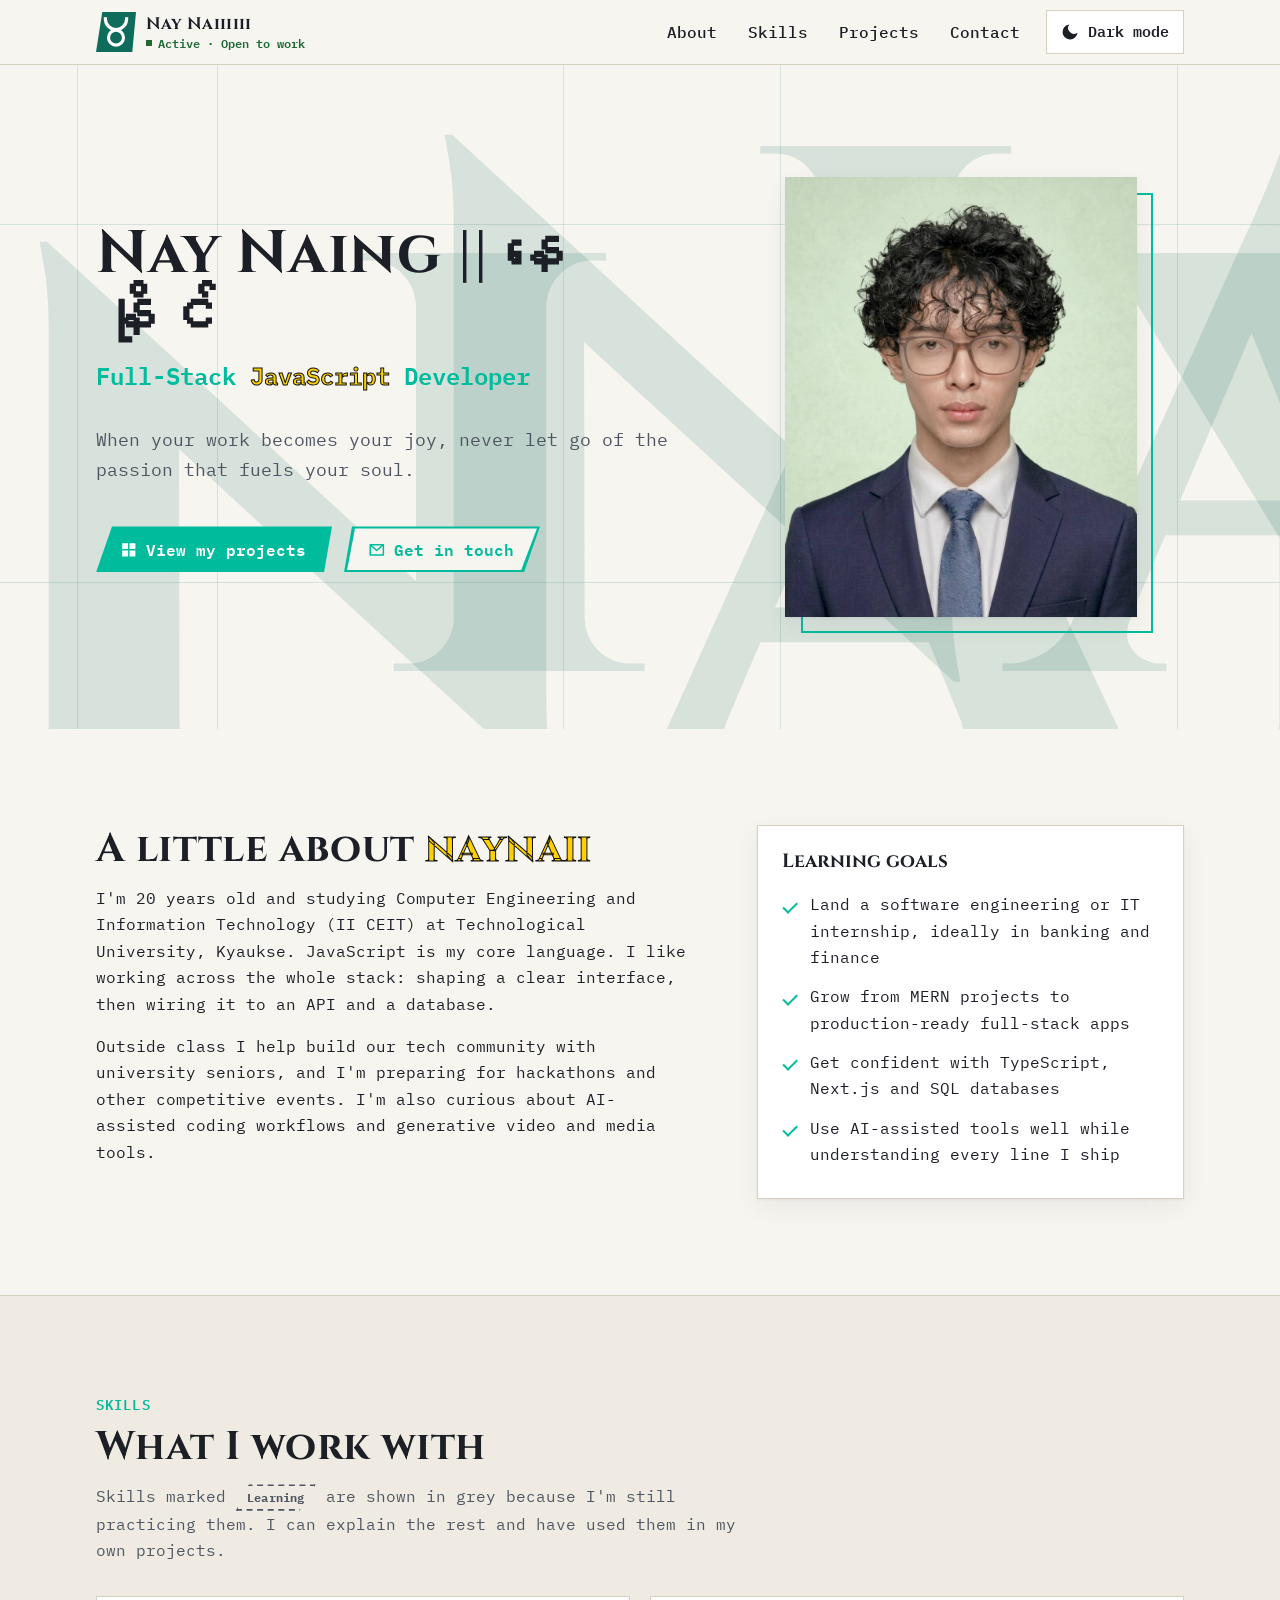
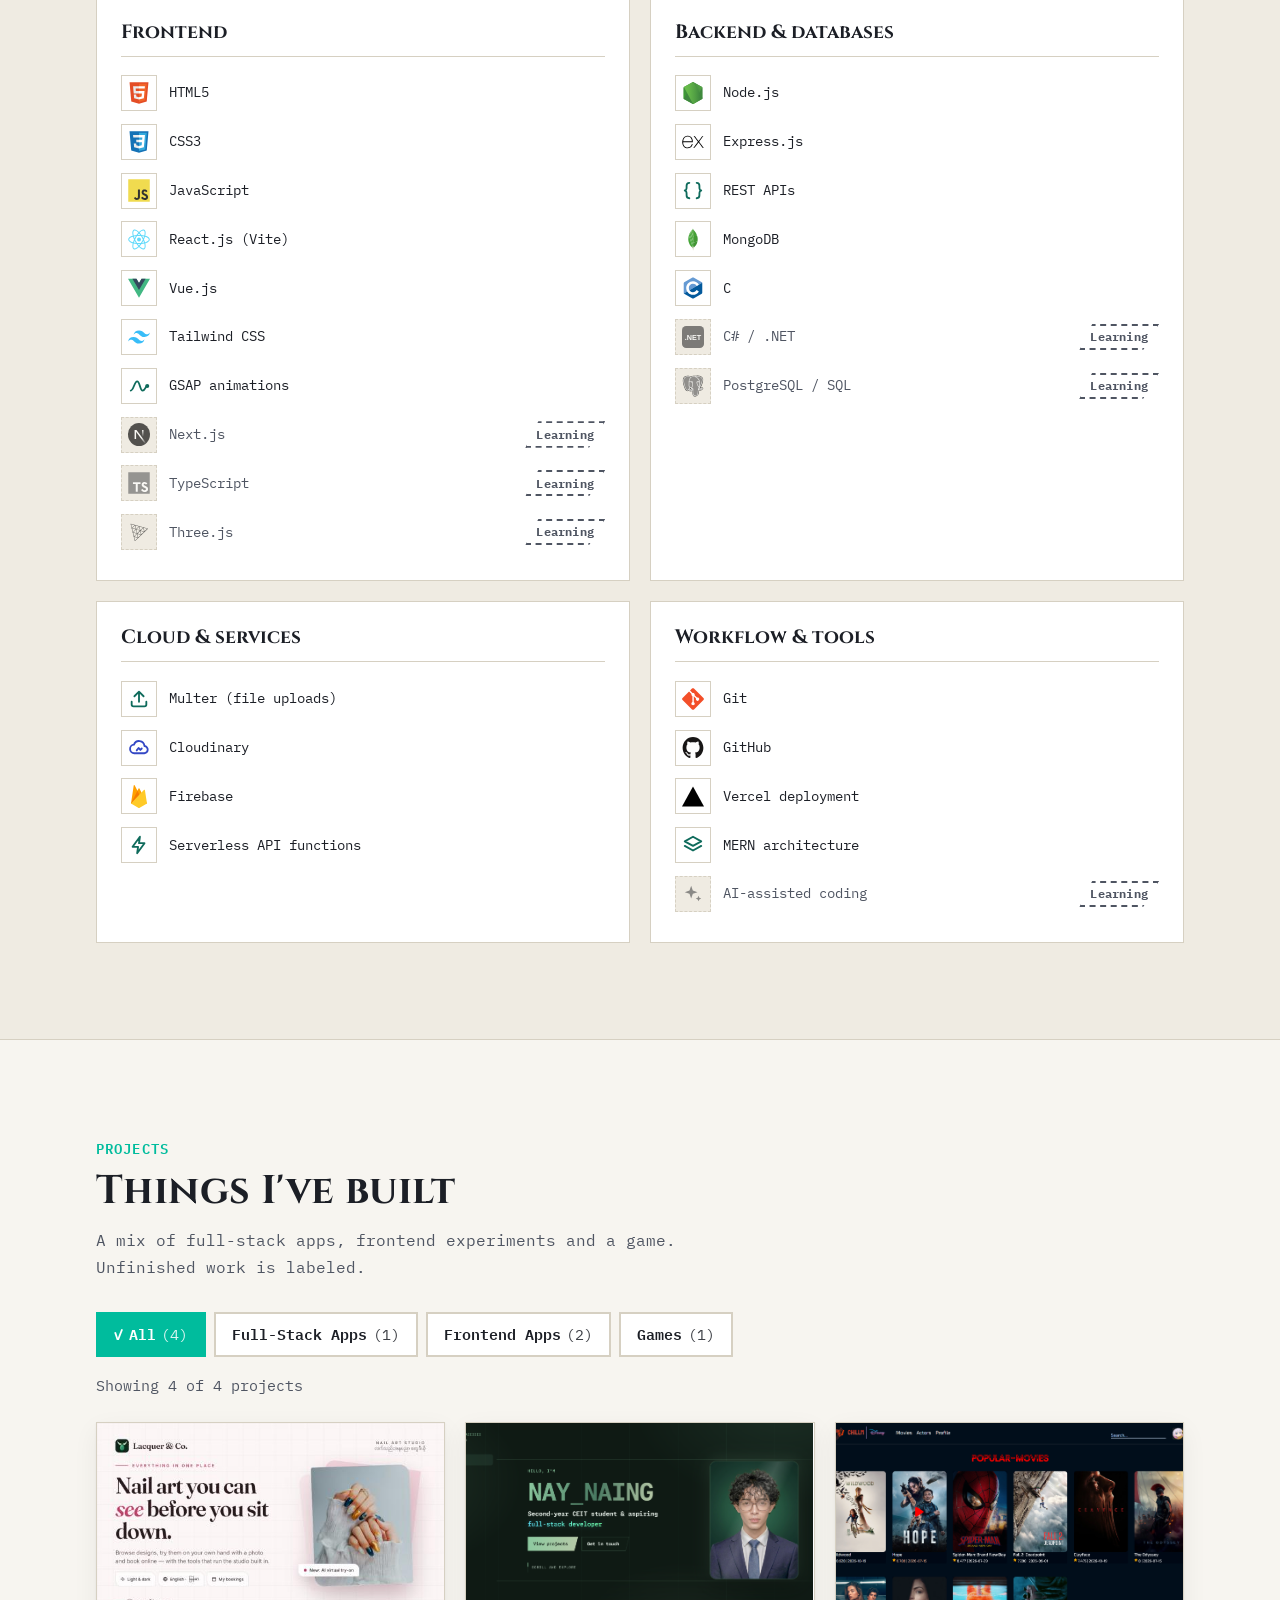
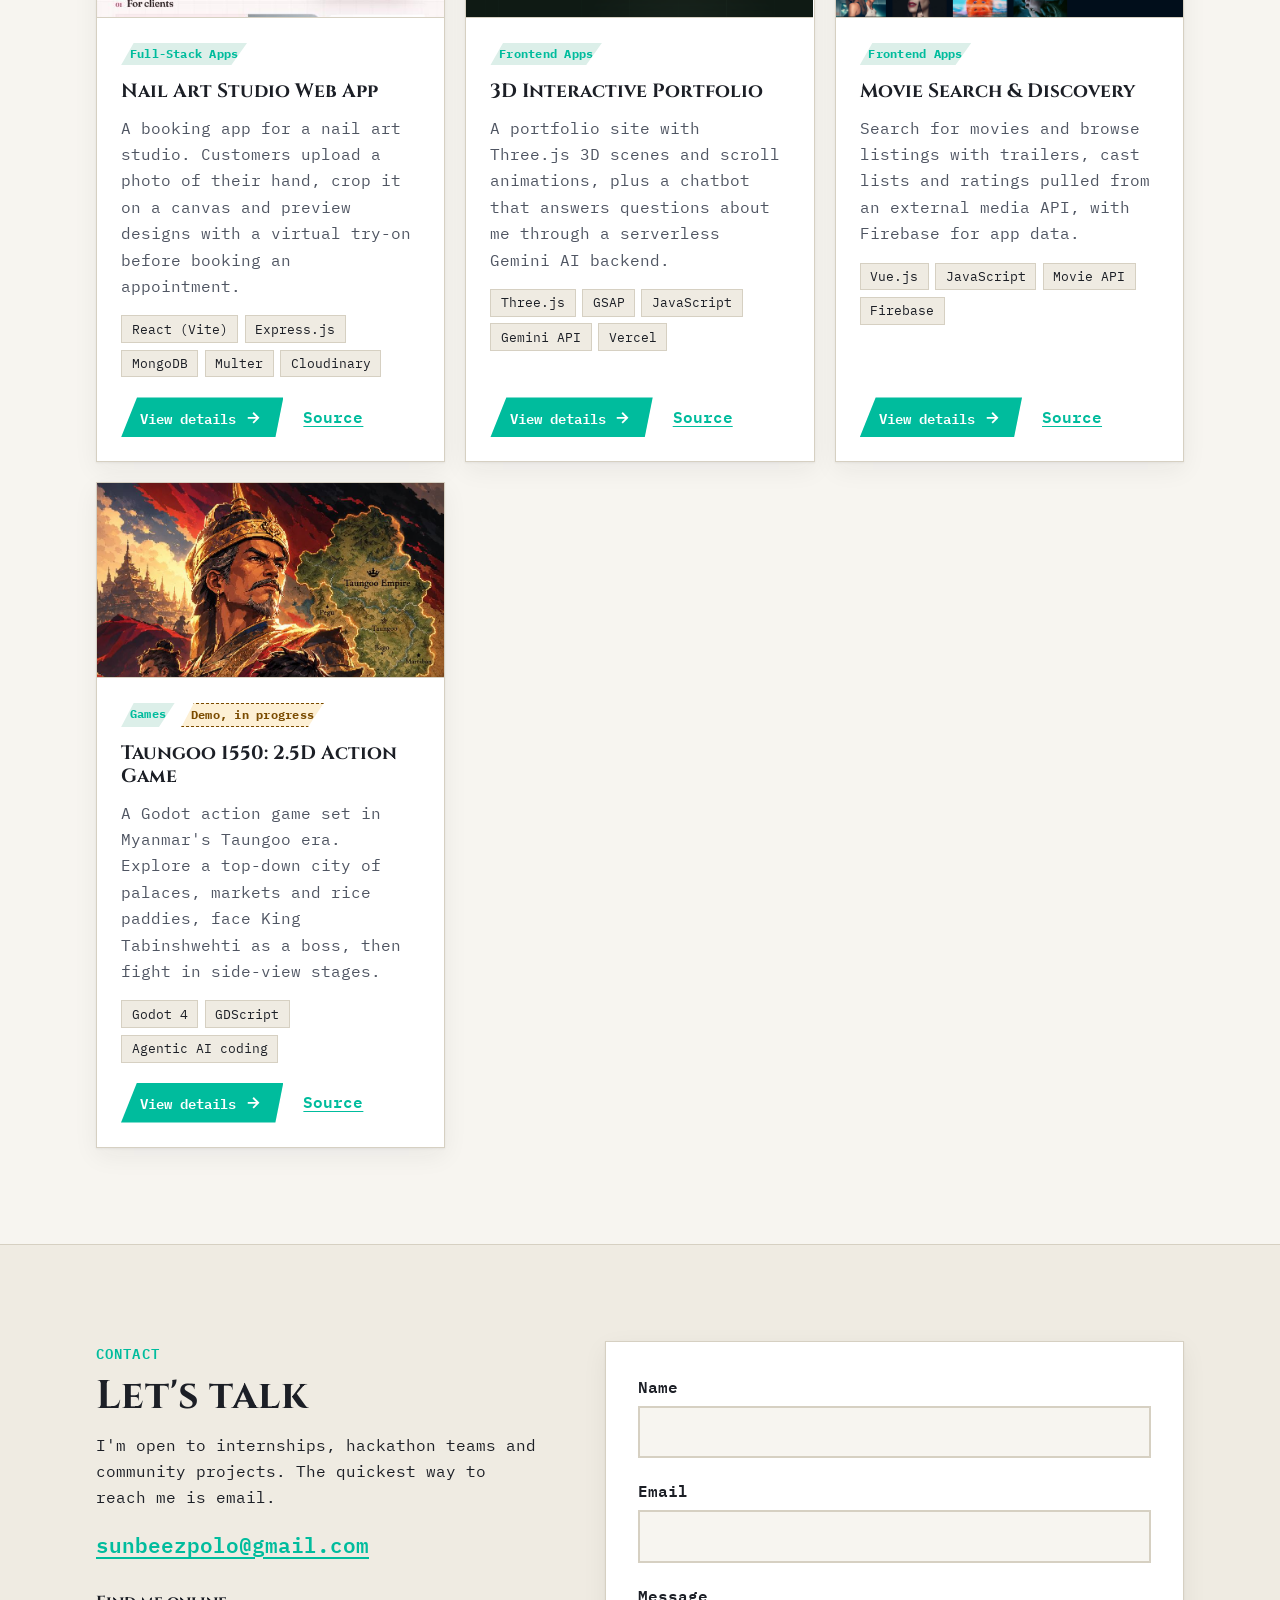
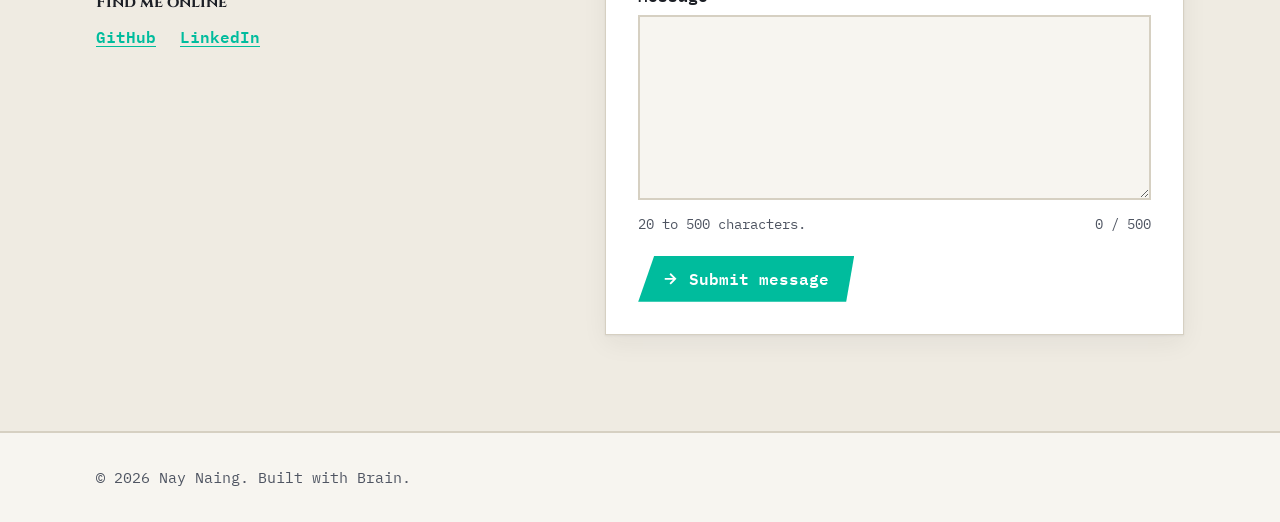
==== commit 80b58d46: "add project detail and fix some color" ====
--- a/index.html
+++ b/index.html
@@ -262,7 +262,7 @@
 
     <footer class="site-footer" id="site-footer">
         <div class="container footer-inner">
-            <p>&copy; 2026 Nay Naing. Built with HTML, CSS and vanilla JavaScript.</p>
+            <p>&copy; 2026 Nay Naing. Built with Brain.</p>
         </div>
     </footer>
 </body>
